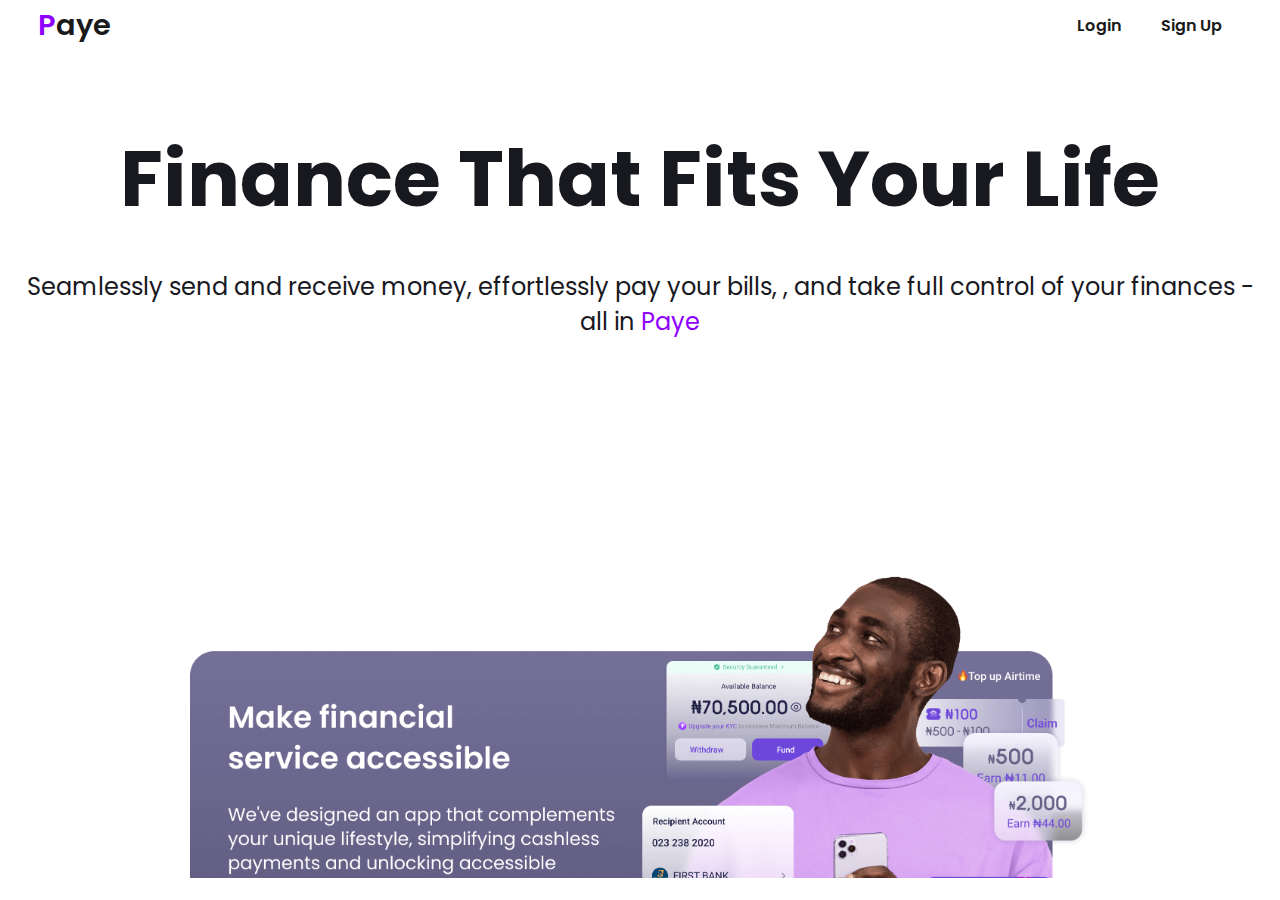
==== index.html @ 4475aed8 "changed layout" ====
<!DOCTYPE html>
<html lang="en">
<head>
    <meta charset="UTF-8">
    <meta name="viewport" content="width=device-width, initial-scale=1.0">
    <title>Document</title>
    <link rel="stylesheet" href="./stylesheet/style.css">
</head>
<body>
    <section class="header">
        <a href="#" class="logo"><span>P</span>aye</a>

        <div>
            <ul class="navbar">
                <li><a href="pages/login.html">Login</a></li>
                <li><a href="pages/signup.html">Sign Up</a></li>
            </ul>
        </div>
    </section>

    <section class="hero">
        <div class="content">
            <div class="finance">
                Finance That Fits Your Life
            </div>
            <div class="send">Seamlessly send and receive money, effortlessly pay your bills, , and take full control of your finances - all in <span>Paye</span></div>
        </div>
        <img src="img/palm.png" alt="Finance" class="palm">
    </section>
</body>
</html>
---- stylesheet/style.css ----
@import url('https://fonts.googleapis.com/css2?family=Lato:ital,wght@0,100;0,300;0,400;0,700;0,900;1,100;1,300;1,400;1,700;1,900&family=League+Spartan:wght@100;200;300;400;500;600;700;800;900&family=Montserrat:ital,wght@0,100;0,200;0,300;0,400;0,500;0,600;0,700;0,800;0,900;1,100;1,200;1,300;1,400;1,500;1,600;1,700;1,800;1,900&family=Outfit:wght@100;200;300;400;500;600;700;800;900&family=Playfair+Display:ital,wght@0,400;0,500;0,600;0,700;0,800;0,900;1,400;1,500;1,600;1,700;1,800;1,900&family=Poppins:ital,wght@0,100;0,200;0,300;0,400;0,500;0,600;0,700;0,800;0,900;1,100;1,200;1,300;1,400;1,500;1,600;1,700;1,800;1,900&display=swap');
@import url('https://fonts.cdnfonts.com/css/sofia-pro');

* {
    padding: 0;
    margin: 0;
    box-sizing: border-box;

}

body {
    overflow: hidden;
}

.header{
    width: 100%;
    height: 50px;
    padding: 10px 3%;
    text-align: center;
    background: #fff;
    display: flex;
    align-items: center;
    justify-content: space-between;
    font-family: 'Poppins', sans-serif;
}
.logo{
    text-decoration: none;
    font-size: 1.8rem;
    font-weight: 600;
    color: #1a1a1a;
    font-family: 'Poppins', sans-serif;
}
.logo span{
    color: #8f00ff;
}
.navbar {
    display: flex;
    align-items: center;
    justify-content: center;
}
.navbar li {
    list-style: none;
    padding: 0 20px;
    position: relative;
}
.navbar li a {
    text-decoration: none;
    font-size: 16px;
    font-weight: 600;
    color: #1a1a1a;
    transition: 0.3s ease;
}
.navbar li a.active::after,
.navbar li a:hover::after {
    content: "";
    width: 35%;
    height: 2px;
    background: #8f00ff;
    position: absolute;
    bottom: -9px;
    left: 20px;
}

.hero{
    width: 100%;
    height: 92vh;
    display: flex;
    flex-direction: column;
    align-items: center;
    position: relative;
    overflow: hidden;
    padding: 0 20px;
}
.content{
    text-align: center;
    margin-top: 70px;
}
.finance{
    color: #18191f;
    font-size: 78px;
    font-style: normal;
    font-weight: 700;
    line-height: normal;
    font-family: 'Poppins', sans-serif;
}
.send{
    color: #18191f;
    text-align: center;
    font-size: 24px;
    font-style: normal;
    font-weight: 400;
    line-height: normal;
    padding-top: 32px;
    font-family: 'Poppins', sans-serif;
}
.send span{
    color: #8f00ff;
}
.palm{
    position: absolute;
    width: 900px;
    bottom: -160px;
}
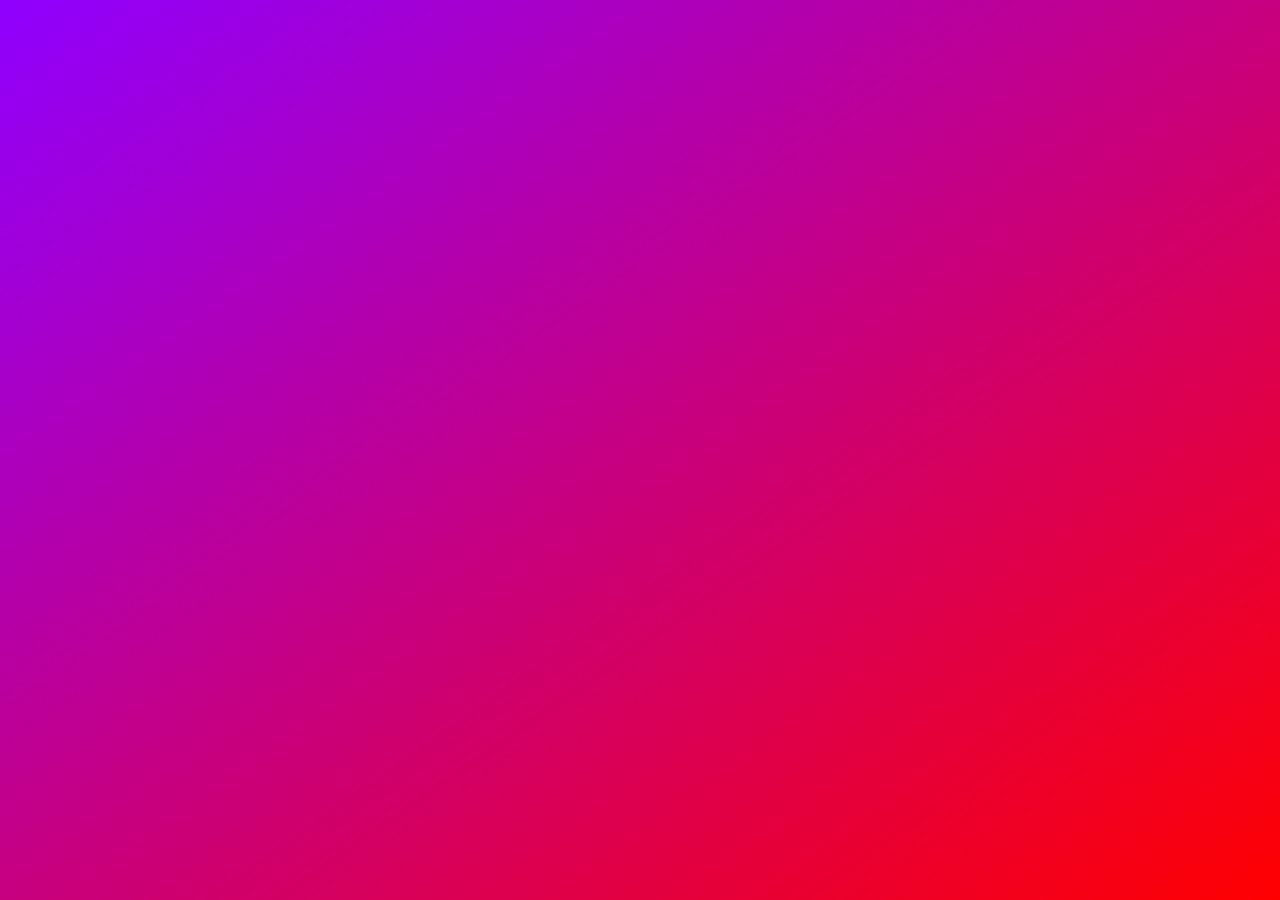
==== commit c03819a1: "added the splash screen" ====
--- a/index.html
+++ b/index.html
@@ -1,31 +1,49 @@
 <!DOCTYPE html>
 <html lang="en">
+
 <head>
     <meta charset="UTF-8">
     <meta name="viewport" content="width=device-width, initial-scale=1.0">
     <title>Document</title>
     <link rel="stylesheet" href="./stylesheet/style.css">
 </head>
+
 <body>
-    <section class="header">
+    <div class="splash-screen">
         <a href="#" class="logo"><span>P</span>aye</a>
+    </div>
 
-        <div>
-            <ul class="navbar">
-                <li><a href="pages/login.html">Login</a></li>
-                <li><a href="pages/signup.html">Sign Up</a></li>
-            </ul>
-        </div>
-    </section>
+    <div class="main-content">
+        <section class="header">
+            <a href="#" class="logo"><span>P</span>aye</a>
+            <div>
+                <ul class="navbar">
+                    <li><a href="pages/login.html">Login</a></li>
+                    <li><a href="pages/signup.html">Sign Up</a></li>
+                </ul>
+            </div>
+        </section>
 
-    <section class="hero">
-        <div class="content">
-            <div class="finance">
-                Finance That Fits Your Life
+        <section class="hero">
+            <div class="content">
+                <div class="finance">
+                    Finance That Fits Your Life
+                </div>
+                <div class="send">Seamlessly send and receive money, effortlessly pay your bills, and take full control
+                    of your finances all in <span>Paye</span></div>
             </div>
-            <div class="send">Seamlessly send and receive money, effortlessly pay your bills, , and take full control of your finances - all in <span>Paye</span></div>
-        </div>
-        <img src="img/palm.png" alt="Finance" class="palm">
-    </section>
+            <img src="img/palm.png" alt="Finance" class="palm">
+        </section>
+    </div>
+
+    <script>
+        document.addEventListener("DOMContentLoaded", function () {
+            setTimeout(function () {
+                document.querySelector('.splash-screen').style.display = 'none';
+                document.querySelector('.main-content').style.display = 'block';
+            }, 2000);
+        });
+    </script>
 </body>
+
 </html>--- a/stylesheet/style.css
+++ b/stylesheet/style.css
@@ -10,6 +10,7 @@
 
 body {
     overflow: hidden;
+    transition: 3s cubic-bezier(0.075, 0.82, 0.165, 1);
 }
 
 .header{
@@ -100,4 +101,65 @@
     position: absolute;
     width: 900px;
     bottom: -160px;
+}
+
+
+.splash-screen {
+    display: flex;
+    align-items: center;
+    justify-content: center;
+    width: 100%;
+    height: 100vh;
+    background-color: #8f00ff;
+    background: linear-gradient(to bottom right, #8f00ff, red);
+    opacity: 1;
+    transition: opacity 1s ease-in-out;
+}
+
+.main-content {
+    display: none;
+    opacity: 0;
+    animation: fadeIn 0.1s forwards ease-in;
+}
+
+@keyframes fadeIn {
+    to {
+        display: block;
+        opacity: 1;
+    }
+}
+
+.splash-screen .logo {
+    color: transparent;
+    font-size: 5rem;
+    text-decoration: none;
+    font-weight: bold;
+    animation: fadeInText 1s ease-in-out forwards, fadeOutText 1s ease-in-out 1s forwards;
+}
+
+.splash-screen .logo span {
+    color: transparent;
+    animation: fadeInText .7s ease-in-out forwards, fadeOutText .7s ease-in-out .7s forwards;
+}
+
+
+
+@keyframes fadeInText {
+    from {
+        color: transparent;
+    }
+
+    to {
+        color: white;
+    }
+}
+
+@keyframes fadeOutText {
+    from {
+        color: white;
+    }
+
+    to {
+        color: transparent;
+    }
 }